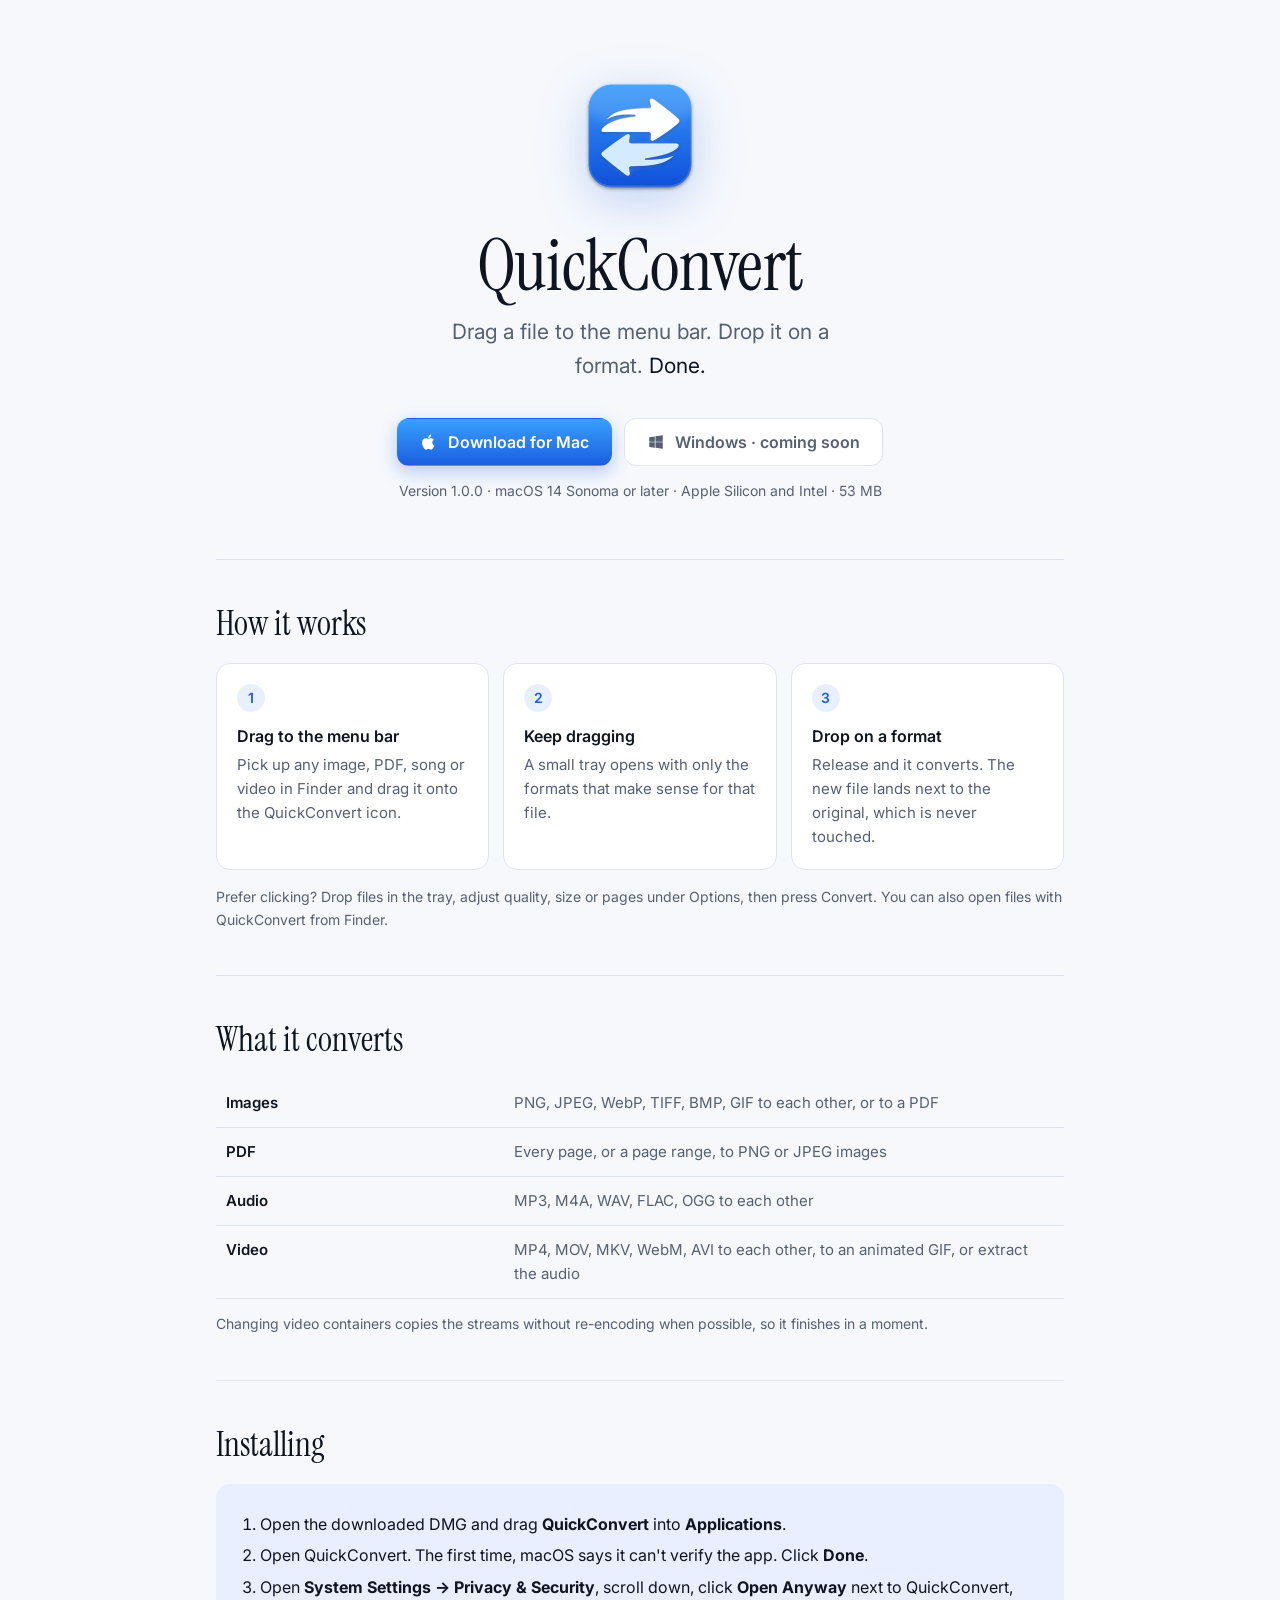
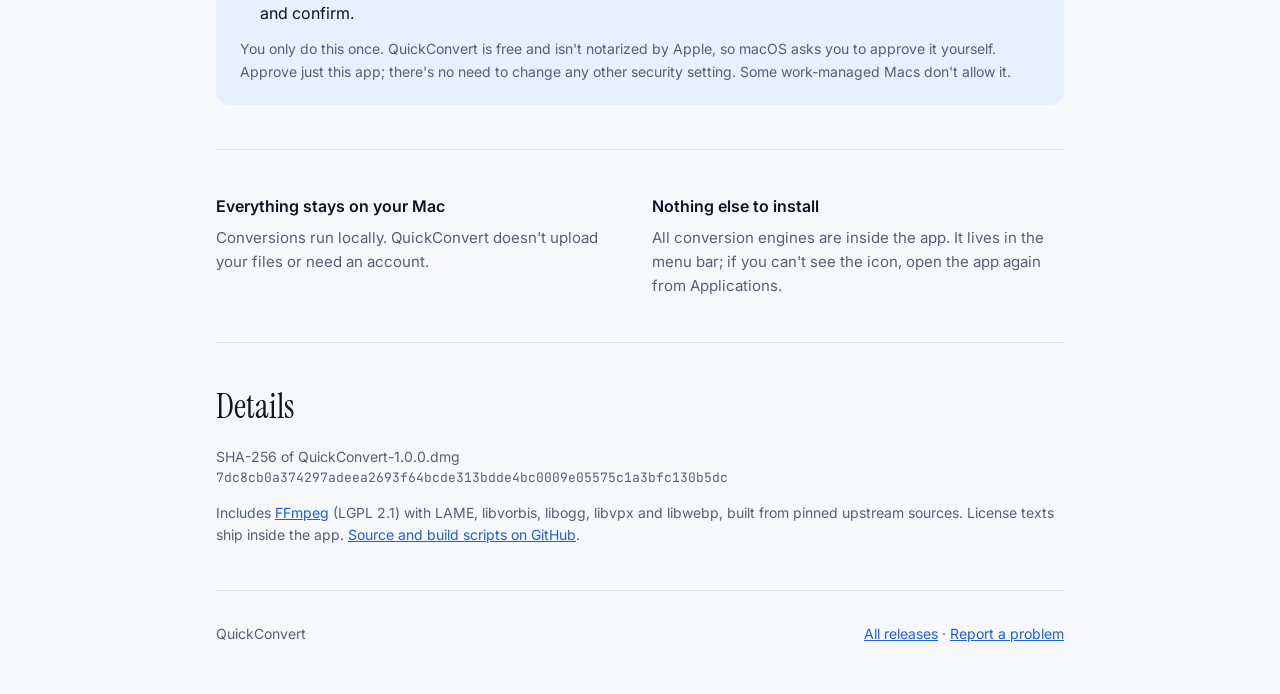
==== quickconvert/index.html @ 92ceedb3 "Add QuickConvert download page Co-Authored-By: Claude Opus 5.5 <noreply@anthropic.com>" ====
<!DOCTYPE html>
<html lang="en">
<head>
<meta charset="UTF-8">
<meta name="viewport" content="width=device-width, initial-scale=1.0">
<title>QuickConvert</title>
<meta name="description" content="QuickConvert for Mac: drag a file onto the menu bar icon, drop it on a format, done. Images, PDFs, audio and video, converted locally.">
<link rel="icon" type="image/png" href="icon.png">
<link rel="apple-touch-icon" href="icon.png">
<meta property="og:title" content="QuickConvert">
<meta property="og:description" content="Drag a file to the menu bar. Drop it on a format. Done.">
<meta property="og:image" content="https://therealchriswilliams.github.io/quickconvert/icon.png">
<link rel="preconnect" href="https://fonts.googleapis.com">
<link rel="preconnect" href="https://fonts.gstatic.com" crossorigin>
<link href="https://fonts.googleapis.com/css2?family=Instrument+Serif:ital@0;1&family=Inter:wght@400;500;600&family=JetBrains+Mono:wght@400&display=swap" rel="stylesheet">
<style>
  :root {
    --bg: #f6f8fc;
    --surface: #ffffff;
    --fg: #0e1420;
    --dim: #566074;
    --line: #dfe5ef;
    --blue: #1a5fe0;
    --blue-hi: #3aa0ff;
    --on-blue: #ffffff;
    --tint: #e8f0ff;
    --radius: 14px;
  }
  @media (prefers-color-scheme: dark) {
    :root:not([data-theme="light"]) {
      --bg: #0a0c11;
      --surface: #12151d;
      --fg: #eceff5;
      --dim: #98a1b3;
      --line: #222836;
      --blue: #3d84ff;
      --blue-hi: #66b4ff;
      --tint: #142038;
    }
  }
  :root[data-theme="dark"] {
    --bg: #0a0c11; --surface: #12151d; --fg: #eceff5; --dim: #98a1b3;
    --line: #222836; --blue: #3d84ff; --blue-hi: #66b4ff; --tint: #142038;
  }
  * { box-sizing: border-box; margin: 0; padding: 0; }
  body {
    background: var(--bg);
    color: var(--fg);
    font: 400 16px/1.6 'Inter', system-ui, -apple-system, sans-serif;
    -webkit-font-smoothing: antialiased;
  }
  a { color: var(--blue); }
  .wrap { max-width: 880px; margin: 0 auto; padding: 0 16px; }

  header.hero { padding: 72px 0 56px; text-align: center; }
  .hero img { width: 128px; height: 128px; filter: drop-shadow(0 12px 24px rgba(26, 95, 224, .25)); }
  h1 {
    font: 400 clamp(44px, 9vw, 72px)/1.05 'Instrument Serif', Georgia, serif;
    letter-spacing: -.01em;
    margin: 20px 0 12px;
  }
  .tagline { font-size: clamp(18px, 3.4vw, 21px); color: var(--dim); max-width: 34ch; margin: 0 auto; }
  .tagline em { font-style: normal; color: var(--fg); }

  .downloads { display: flex; gap: 12px; justify-content: center; flex-wrap: wrap; margin: 36px 0 14px; }
  .btn {
    display: inline-flex; align-items: center; gap: 10px;
    padding: 14px 22px; border-radius: 12px;
    font: 600 16px/1 'Inter', sans-serif; text-decoration: none;
    border: 1px solid transparent;
  }
  .btn.primary { background: linear-gradient(180deg, var(--blue-hi), var(--blue)); color: var(--on-blue); box-shadow: 0 6px 18px rgba(26, 95, 224, .3); }
  .btn.primary:hover { filter: brightness(1.06); }
  .btn.primary:focus-visible, .btn:focus-visible { outline: 3px solid var(--blue-hi); outline-offset: 3px; }
  .btn.disabled { color: var(--dim); border-color: var(--line); background: var(--surface); cursor: default; }
  .btn svg { width: 18px; height: 18px; flex: none; }
  .meta { font-size: 14px; color: var(--dim); }

  section { padding: 44px 0; border-top: 1px solid var(--line); }
  h2 { font: 400 34px/1.15 'Instrument Serif', Georgia, serif; margin-bottom: 20px; }
  .steps { display: grid; grid-template-columns: repeat(3, 1fr); gap: 14px; counter-reset: step; }
  .step { background: var(--surface); border: 1px solid var(--line); border-radius: var(--radius); padding: 20px; }
  .step::before {
    counter-increment: step; content: counter(step);
    display: grid; place-items: center; width: 28px; height: 28px; border-radius: 50%;
    background: var(--tint); color: var(--blue); font-weight: 600; font-size: 14px; margin-bottom: 12px;
  }
  .step h3 { font-size: 16px; font-weight: 600; margin-bottom: 4px; }
  .step p { color: var(--dim); font-size: 15px; }

  table { width: 100%; border-collapse: collapse; font-size: 15px; }
  th, td { text-align: left; padding: 12px 10px; border-bottom: 1px solid var(--line); vertical-align: top; }
  th { font-weight: 600; width: 34%; }
  td { color: var(--dim); }

  .install { background: var(--tint); border-radius: var(--radius); padding: 22px 24px; }
  .install ol { padding-left: 20px; }
  .install li { margin: 6px 0; }
  .install p { color: var(--dim); font-size: 14px; margin-top: 12px; }
  .grid2 { display: grid; grid-template-columns: 1fr 1fr; gap: 24px; }
  .grid2 h3 { font-size: 16px; font-weight: 600; margin-bottom: 6px; }
  .grid2 p { color: var(--dim); font-size: 15px; }
  code, .hash { font: 400 13px/1.5 'JetBrains Mono', ui-monospace, monospace; }
  .hash { word-break: break-all; color: var(--dim); }

  footer { padding: 32px 0 48px; border-top: 1px solid var(--line); color: var(--dim); font-size: 14px; display: flex; justify-content: space-between; gap: 16px; flex-wrap: wrap; }

  @media (max-width: 720px) {
    .steps, .grid2 { grid-template-columns: 1fr; }
    header.hero { padding-top: 48px; }
    th { width: 40%; }
  }
</style>
</head>
<body>
<div class="wrap">
  <header class="hero">
    <img src="icon.png" alt="QuickConvert app icon">
    <h1>QuickConvert</h1>
    <p class="tagline">Drag a file to the menu bar. Drop it on a format. <em>Done.</em></p>
    <div class="downloads">
      <a class="btn primary" href="https://github.com/TheRealChrisWilliams/QuickConvert-macOS/releases/download/v1.0.0/QuickConvert-1.0.0.dmg">
        <svg viewBox="0 0 24 24" fill="currentColor" aria-hidden="true"><path d="M16.4 12.6c0-2.4 2-3.6 2.1-3.7-1.2-1.7-3-1.9-3.6-2-1.5-.2-3 .9-3.8.9-.8 0-2-.9-3.3-.9-1.7 0-3.3 1-4.2 2.5-1.8 3.1-.5 7.7 1.3 10.2.9 1.2 1.9 2.6 3.2 2.6 1.3-.1 1.8-.8 3.3-.8 1.6 0 2 .8 3.3.8 1.4 0 2.3-1.3 3.1-2.5 1-1.4 1.4-2.8 1.4-2.9 0 0-2.8-1.1-2.8-4.2zM13.9 5.2c.7-.9 1.2-2 1-3.2-1 0-2.2.7-3 1.6-.6.7-1.2 1.9-1 3.1 1.1.1 2.3-.6 3-1.5z"/></svg>
        Download for Mac
      </a>
      <span class="btn disabled" aria-disabled="true">
        <svg viewBox="0 0 24 24" fill="currentColor" aria-hidden="true"><path d="M3 5.5 10.4 4.5v7H3zM11.3 4.4 21 3v8.5h-9.7zM3 12.4h7.4v7.1L3 18.5zM11.3 12.4H21V21l-9.7-1.4z"/></svg>
        Windows · coming soon
      </span>
    </div>
    <p class="meta">Version 1.0.0 · macOS 14 Sonoma or later · Apple Silicon and Intel · 53 MB</p>
  </header>

  <section>
    <h2>How it works</h2>
    <div class="steps">
      <div class="step"><h3>Drag to the menu bar</h3><p>Pick up any image, PDF, song or video in Finder and drag it onto the QuickConvert icon.</p></div>
      <div class="step"><h3>Keep dragging</h3><p>A small tray opens with only the formats that make sense for that file.</p></div>
      <div class="step"><h3>Drop on a format</h3><p>Release and it converts. The new file lands next to the original, which is never touched.</p></div>
    </div>
    <p class="meta" style="margin-top:16px">Prefer clicking? Drop files in the tray, adjust quality, size or pages under Options, then press Convert. You can also open files with QuickConvert from Finder.</p>
  </section>

  <section>
    <h2>What it converts</h2>
    <table>
      <tr><th>Images</th><td>PNG, JPEG, WebP, TIFF, BMP, GIF to each other, or to a PDF</td></tr>
      <tr><th>PDF</th><td>Every page, or a page range, to PNG or JPEG images</td></tr>
      <tr><th>Audio</th><td>MP3, M4A, WAV, FLAC, OGG to each other</td></tr>
      <tr><th>Video</th><td>MP4, MOV, MKV, WebM, AVI to each other, to an animated GIF, or extract the audio</td></tr>
    </table>
    <p class="meta" style="margin-top:14px">Changing video containers copies the streams without re-encoding when possible, so it finishes in a moment.</p>
  </section>

  <section>
    <h2>Installing</h2>
    <div class="install">
      <ol>
        <li>Open the downloaded DMG and drag <strong>QuickConvert</strong> into <strong>Applications</strong>.</li>
        <li>Open QuickConvert. The first time, macOS says it can't verify the app. Click <strong>Done</strong>.</li>
        <li>Open <strong>System Settings → Privacy &amp; Security</strong>, scroll down, click <strong>Open Anyway</strong> next to QuickConvert, and confirm.</li>
      </ol>
      <p>You only do this once. QuickConvert is free and isn't notarized by Apple, so macOS asks you to approve it yourself. Approve just this app; there's no need to change any other security setting. Some work-managed Macs don't allow it.</p>
    </div>
  </section>

  <section>
    <div class="grid2">
      <div><h3>Everything stays on your Mac</h3><p>Conversions run locally. QuickConvert doesn't upload your files or need an account.</p></div>
      <div><h3>Nothing else to install</h3><p>All conversion engines are inside the app. It lives in the menu bar; if you can't see the icon, open the app again from Applications.</p></div>
    </div>
  </section>

  <section>
    <h2>Details</h2>
    <p class="meta">SHA-256 of QuickConvert-1.0.0.dmg</p>
    <p class="hash">7dc8cb0a374297adeea2693f64bcde313bdde4bc0009e05575c1a3bfc130b5dc</p>
    <p class="meta" style="margin-top:14px">Includes <a href="https://ffmpeg.org">FFmpeg</a> (LGPL 2.1) with LAME, libvorbis, libogg, libvpx and libwebp, built from pinned upstream sources. License texts ship inside the app. <a href="https://github.com/TheRealChrisWilliams/QuickConvert-macOS">Source and build scripts on GitHub</a>.</p>
  </section>

  <footer>
    <span>QuickConvert</span>
    <span><a href="https://github.com/TheRealChrisWilliams/QuickConvert-macOS/releases">All releases</a> · <a href="https://github.com/TheRealChrisWilliams/QuickConvert-macOS/issues">Report a problem</a></span>
  </footer>
</div>
</body>
</html>
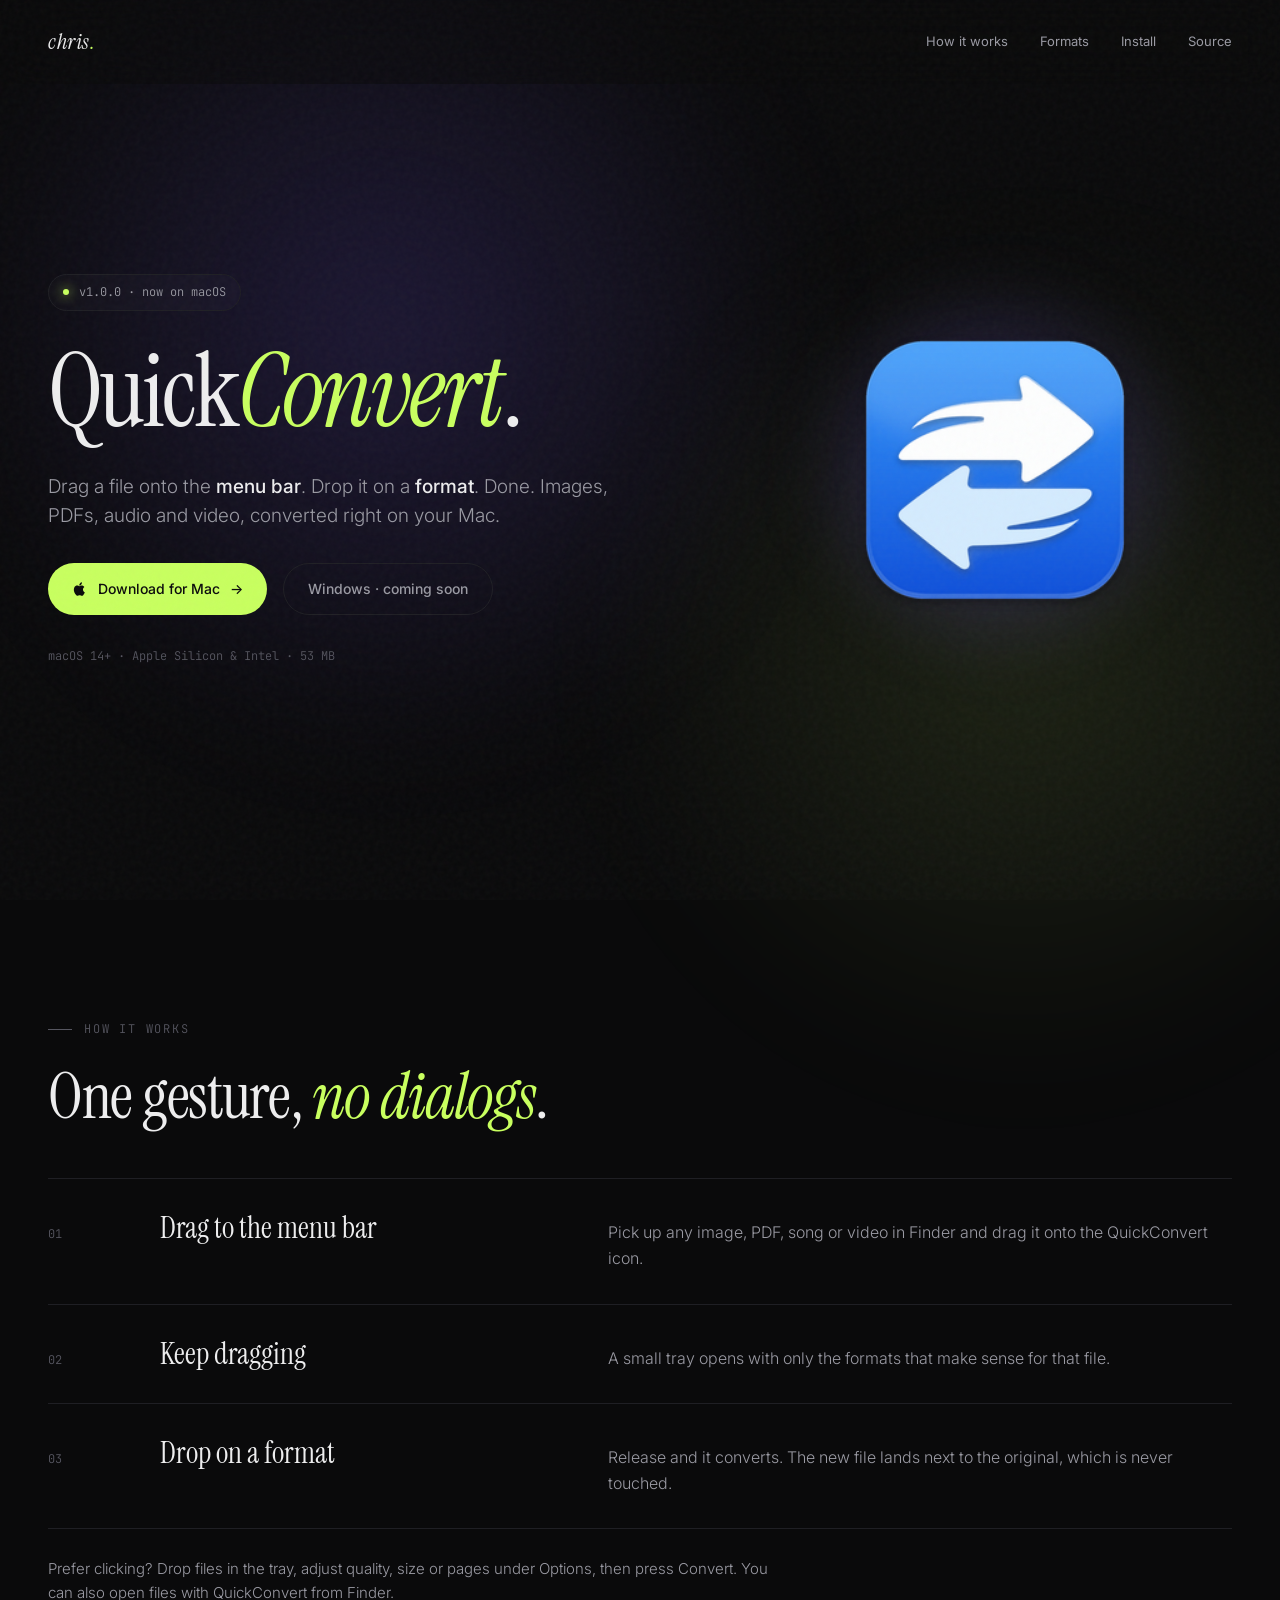
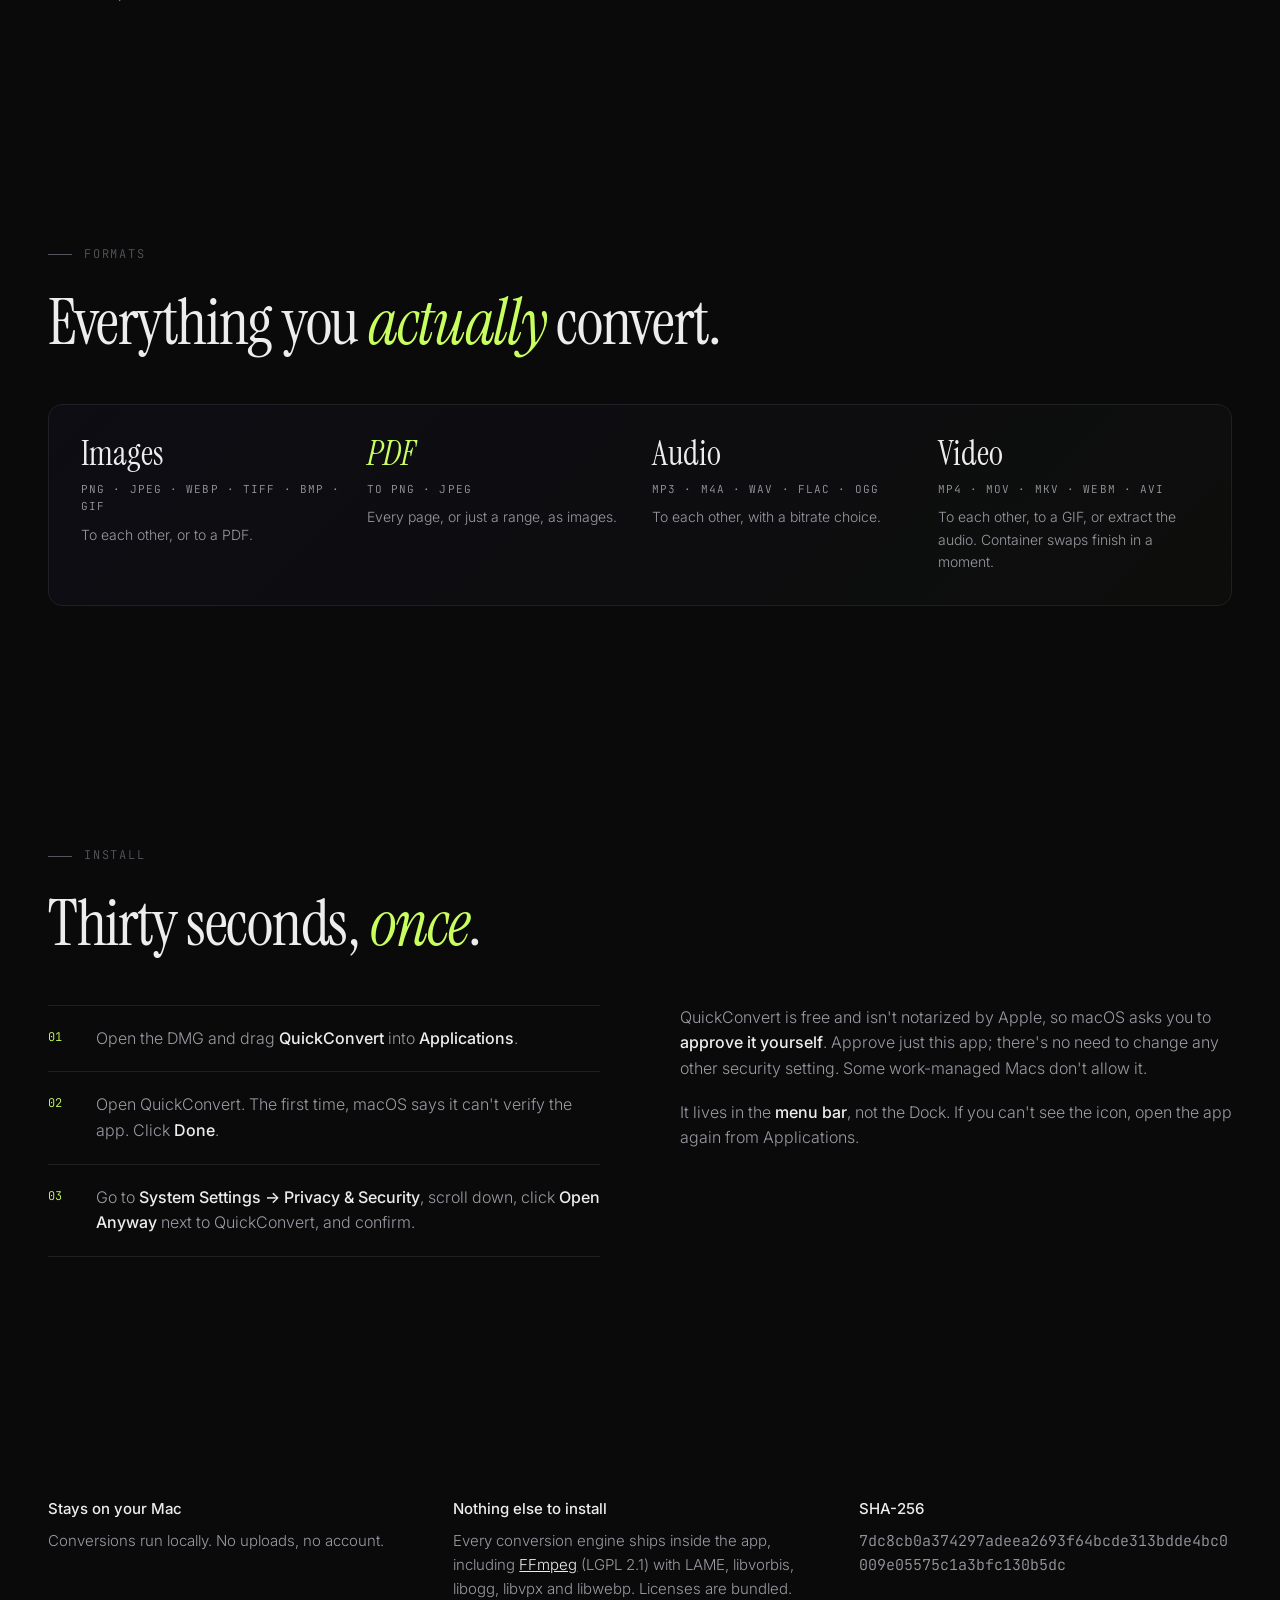
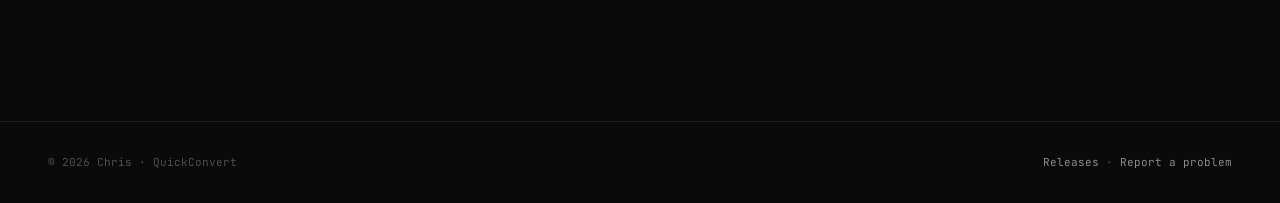
==== commit e0ee2f00: "QuickConvert page: match the site's design Co-Authored-By: Claude Opus 5.5 <noreply@anthropic.com>" ====
--- a/quickconvert/index.html
+++ b/quickconvert/index.html
@@ -1,187 +1,499 @@
 <!DOCTYPE html>
 <html lang="en">
 <head>
-<meta charset="UTF-8">
-<meta name="viewport" content="width=device-width, initial-scale=1.0">
+<meta charset="UTF-8" />
+<meta name="viewport" content="width=device-width, initial-scale=1.0" />
 <title>QuickConvert</title>
-<meta name="description" content="QuickConvert for Mac: drag a file onto the menu bar icon, drop it on a format, done. Images, PDFs, audio and video, converted locally.">
-<link rel="icon" type="image/png" href="icon.png">
-<link rel="apple-touch-icon" href="icon.png">
-<meta property="og:title" content="QuickConvert">
-<meta property="og:description" content="Drag a file to the menu bar. Drop it on a format. Done.">
-<meta property="og:image" content="https://therealchriswilliams.github.io/quickconvert/icon.png">
+<meta name="description" content="QuickConvert for Mac: drag a file onto the menu bar icon, drop it on a format, done. Images, PDFs, audio and video, converted locally." />
+<link rel="icon" type="image/png" href="icon.png" />
+<link rel="apple-touch-icon" href="icon.png" />
+<meta property="og:title" content="QuickConvert" />
+<meta property="og:description" content="Drag a file to the menu bar. Drop it on a format. Done." />
+<meta property="og:image" content="https://therealchriswilliams.github.io/quickconvert/icon.png" />
 <link rel="preconnect" href="https://fonts.googleapis.com">
 <link rel="preconnect" href="https://fonts.gstatic.com" crossorigin>
-<link href="https://fonts.googleapis.com/css2?family=Instrument+Serif:ital@0;1&family=Inter:wght@400;500;600&family=JetBrains+Mono:wght@400&display=swap" rel="stylesheet">
+<link href="https://fonts.googleapis.com/css2?family=Instrument+Serif:ital@0;1&family=Inter:wght@300;400;500;600;700&family=JetBrains+Mono:wght@400;500&display=swap" rel="stylesheet">
 <style>
   :root {
-    --bg: #f6f8fc;
-    --surface: #ffffff;
-    --fg: #0e1420;
-    --dim: #566074;
-    --line: #dfe5ef;
-    --blue: #1a5fe0;
-    --blue-hi: #3aa0ff;
-    --on-blue: #ffffff;
-    --tint: #e8f0ff;
+    --bg: #0a0a0b;
+    --bg-soft: #111114;
+    --fg: #ededee;
+    --fg-dim: #9a9aa3;
+    --fg-dimmer: #565660;
+    --line: #1f1f24;
+    --accent: #c8ff5f;
+    --accent-2: #7c5cff;
+    --warm: #ff9b6a;
     --radius: 14px;
   }
-  @media (prefers-color-scheme: dark) {
-    :root:not([data-theme="light"]) {
-      --bg: #0a0c11;
-      --surface: #12151d;
-      --fg: #eceff5;
-      --dim: #98a1b3;
-      --line: #222836;
-      --blue: #3d84ff;
-      --blue-hi: #66b4ff;
-      --tint: #142038;
-    }
-  }
-  :root[data-theme="dark"] {
-    --bg: #0a0c11; --surface: #12151d; --fg: #eceff5; --dim: #98a1b3;
-    --line: #222836; --blue: #3d84ff; --blue-hi: #66b4ff; --tint: #142038;
-  }
   * { box-sizing: border-box; margin: 0; padding: 0; }
+  html { scroll-behavior: smooth; }
   body {
     background: var(--bg);
     color: var(--fg);
-    font: 400 16px/1.6 'Inter', system-ui, -apple-system, sans-serif;
+    font-family: 'Inter', system-ui, sans-serif;
+    font-weight: 300;
+    line-height: 1.6;
+    overflow-x: hidden;
     -webkit-font-smoothing: antialiased;
   }
-  a { color: var(--blue); }
-  .wrap { max-width: 880px; margin: 0 auto; padding: 0 16px; }
-
-  header.hero { padding: 72px 0 56px; text-align: center; }
-  .hero img { width: 128px; height: 128px; filter: drop-shadow(0 12px 24px rgba(26, 95, 224, .25)); }
-  h1 {
-    font: 400 clamp(44px, 9vw, 72px)/1.05 'Instrument Serif', Georgia, serif;
-    letter-spacing: -.01em;
-    margin: 20px 0 12px;
-  }
-  .tagline { font-size: clamp(18px, 3.4vw, 21px); color: var(--dim); max-width: 34ch; margin: 0 auto; }
-  .tagline em { font-style: normal; color: var(--fg); }
-
-  .downloads { display: flex; gap: 12px; justify-content: center; flex-wrap: wrap; margin: 36px 0 14px; }
+  body::before {
+    content: '';
+    position: fixed; inset: 0;
+    pointer-events: none;
+    z-index: 100;
+    opacity: 0.035;
+    background-image: url("data:image/svg+xml,%3Csvg viewBox='0 0 200 200' xmlns='http://www.w3.org/2000/svg'%3E%3Cfilter id='n'%3E%3CfeTurbulence type='fractalNoise' baseFrequency='0.85' numOctaves='3' /%3E%3C/filter%3E%3Crect width='100%25' height='100%25' filter='url(%23n)'/%3E%3C/svg%3E");
+  }
+  .aurora {
+    position: fixed;
+    top: -20%; left: -10%;
+    width: 80vw; height: 80vw;
+    background: radial-gradient(circle at center, rgba(124,92,255,0.18), transparent 60%);
+    filter: blur(60px);
+    z-index: -1;
+    animation: drift 20s ease-in-out infinite alternate;
+    pointer-events: none;
+  }
+  .aurora.two {
+    top: auto; bottom: -30%; left: auto; right: -20%;
+    background: radial-gradient(circle at center, rgba(200,255,95,0.10), transparent 60%);
+    animation-delay: -8s;
+  }
+  @keyframes drift {
+    0% { transform: translate(0,0) scale(1); }
+    100% { transform: translate(8vw, 6vh) scale(1.15); }
+  }
+  .cursor {
+    position: fixed;
+    width: 8px; height: 8px;
+    border-radius: 50%;
+    background: var(--accent);
+    pointer-events: none;
+    z-index: 999;
+    transform: translate(-50%,-50%);
+    transition: width .25s ease, height .25s ease, opacity .25s ease;
+    mix-blend-mode: difference;
+    opacity: 0;
+  }
+  .cursor.active { opacity: 1; }
+  .cursor.hover { width: 36px; height: 36px; }
+  @media (hover: none) { .cursor { display: none; } }
+
+  nav {
+    position: fixed;
+    top: 0; left: 0; right: 0;
+    z-index: 50;
+    padding: 24px 48px;
+    display: flex;
+    justify-content: space-between;
+    align-items: center;
+    backdrop-filter: blur(20px);
+    -webkit-backdrop-filter: blur(20px);
+    background: rgba(10,10,11,0.5);
+    border-bottom: 1px solid transparent;
+    transition: border-color .3s ease;
+  }
+  nav.scrolled { border-color: var(--line); }
+  .logo {
+    font-family: 'Instrument Serif', serif;
+    font-size: 22px;
+    font-style: italic;
+    letter-spacing: 0.5px;
+    color: var(--fg);
+    text-decoration: none;
+  }
+  .logo span { color: var(--accent); }
+  .nav-links { display: flex; gap: 32px; list-style: none; font-size: 13px; font-weight: 400; }
+  .nav-links a { color: var(--fg-dim); text-decoration: none; transition: color .25s ease; position: relative; }
+  .nav-links a::before {
+    content: '';
+    position: absolute;
+    left: -14px; top: 50%;
+    width: 4px; height: 4px;
+    border-radius: 50%;
+    background: var(--accent);
+    transform: translateY(-50%) scale(0);
+    transition: transform .25s ease;
+  }
+  .nav-links a:hover { color: var(--fg); }
+  .nav-links a:hover::before { transform: translateY(-50%) scale(1); }
+
+  .hero {
+    min-height: 100vh;
+    display: flex;
+    align-items: center;
+    padding: 120px 48px 80px;
+  }
+  .hero-grid {
+    max-width: 1200px;
+    margin: 0 auto;
+    width: 100%;
+    display: grid;
+    grid-template-columns: 1.4fr 1fr;
+    gap: 48px;
+    align-items: center;
+  }
+  .hero-copy { display: grid; gap: 32px; }
+  .availability {
+    display: inline-flex;
+    align-items: center;
+    gap: 10px;
+    font-family: 'JetBrains Mono', monospace;
+    font-size: 12px;
+    color: var(--fg-dim);
+    padding: 8px 14px;
+    border: 1px solid var(--line);
+    border-radius: 99px;
+    background: rgba(255,255,255,0.02);
+    width: fit-content;
+    opacity: 0;
+    animation: fadeUp .8s .1s forwards;
+  }
+  .dot {
+    width: 6px; height: 6px;
+    background: var(--accent);
+    border-radius: 50%;
+    box-shadow: 0 0 12px var(--accent);
+    animation: pulse 2s ease-in-out infinite;
+  }
+  @keyframes pulse { 0%,100% { opacity: 1; } 50% { opacity: 0.4; } }
+  h1.title {
+    font-family: 'Instrument Serif', serif;
+    font-weight: 400;
+    font-size: clamp(48px, 8vw, 116px);
+    line-height: 0.95;
+    letter-spacing: -0.03em;
+    opacity: 0;
+    animation: fadeUp 1s .3s forwards;
+  }
+  h1.title em { font-style: italic; color: var(--accent); }
+  .subtitle {
+    max-width: 560px;
+    font-size: clamp(16px, 1.5vw, 19px);
+    color: var(--fg-dim);
+    line-height: 1.55;
+    opacity: 0;
+    animation: fadeUp 1s .6s forwards;
+  }
+  .subtitle strong { color: var(--fg); font-weight: 500; }
+  .cta-row { display: flex; gap: 16px; flex-wrap: wrap; opacity: 0; animation: fadeUp 1s .9s forwards; }
+  .meta { font-family: 'JetBrains Mono', monospace; font-size: 12px; color: var(--fg-dimmer); opacity: 0; animation: fadeUp 1s 1s forwards; }
   .btn {
-    display: inline-flex; align-items: center; gap: 10px;
-    padding: 14px 22px; border-radius: 12px;
-    font: 600 16px/1 'Inter', sans-serif; text-decoration: none;
-    border: 1px solid transparent;
-  }
-  .btn.primary { background: linear-gradient(180deg, var(--blue-hi), var(--blue)); color: var(--on-blue); box-shadow: 0 6px 18px rgba(26, 95, 224, .3); }
-  .btn.primary:hover { filter: brightness(1.06); }
-  .btn.primary:focus-visible, .btn:focus-visible { outline: 3px solid var(--blue-hi); outline-offset: 3px; }
-  .btn.disabled { color: var(--dim); border-color: var(--line); background: var(--surface); cursor: default; }
-  .btn svg { width: 18px; height: 18px; flex: none; }
-  .meta { font-size: 14px; color: var(--dim); }
-
-  section { padding: 44px 0; border-top: 1px solid var(--line); }
-  h2 { font: 400 34px/1.15 'Instrument Serif', Georgia, serif; margin-bottom: 20px; }
-  .steps { display: grid; grid-template-columns: repeat(3, 1fr); gap: 14px; counter-reset: step; }
-  .step { background: var(--surface); border: 1px solid var(--line); border-radius: var(--radius); padding: 20px; }
-  .step::before {
-    counter-increment: step; content: counter(step);
-    display: grid; place-items: center; width: 28px; height: 28px; border-radius: 50%;
-    background: var(--tint); color: var(--blue); font-weight: 600; font-size: 14px; margin-bottom: 12px;
-  }
-  .step h3 { font-size: 16px; font-weight: 600; margin-bottom: 4px; }
-  .step p { color: var(--dim); font-size: 15px; }
-
-  table { width: 100%; border-collapse: collapse; font-size: 15px; }
-  th, td { text-align: left; padding: 12px 10px; border-bottom: 1px solid var(--line); vertical-align: top; }
-  th { font-weight: 600; width: 34%; }
-  td { color: var(--dim); }
-
-  .install { background: var(--tint); border-radius: var(--radius); padding: 22px 24px; }
-  .install ol { padding-left: 20px; }
-  .install li { margin: 6px 0; }
-  .install p { color: var(--dim); font-size: 14px; margin-top: 12px; }
-  .grid2 { display: grid; grid-template-columns: 1fr 1fr; gap: 24px; }
-  .grid2 h3 { font-size: 16px; font-weight: 600; margin-bottom: 6px; }
-  .grid2 p { color: var(--dim); font-size: 15px; }
-  code, .hash { font: 400 13px/1.5 'JetBrains Mono', ui-monospace, monospace; }
-  .hash { word-break: break-all; color: var(--dim); }
-
-  footer { padding: 32px 0 48px; border-top: 1px solid var(--line); color: var(--dim); font-size: 14px; display: flex; justify-content: space-between; gap: 16px; flex-wrap: wrap; }
-
+    display: inline-flex;
+    align-items: center;
+    gap: 10px;
+    padding: 14px 24px;
+    border-radius: 99px;
+    font-size: 14px;
+    font-weight: 500;
+    text-decoration: none;
+    transition: all .3s ease;
+    border: none;
+    font-family: inherit;
+  }
+  .btn svg { width: 16px; height: 16px; flex: none; }
+  .btn-primary { background: var(--accent); color: #0a0a0b; }
+  .btn-primary:hover { transform: translateY(-2px); box-shadow: 0 12px 32px rgba(200,255,95,0.25); }
+  .btn-ghost { background: transparent; color: var(--fg-dim); border: 1px solid var(--line); cursor: default; }
+  .btn:focus-visible { outline: 2px solid var(--accent); outline-offset: 3px; }
+  .arrow { transition: transform .3s ease; }
+  .btn:hover .arrow { transform: translateX(4px); }
+
+  .app-icon {
+    justify-self: center;
+    width: min(320px, 70vw);
+    aspect-ratio: 1;
+    border-radius: 22%;
+    position: relative;
+    opacity: 0;
+    animation: fadeUp 1.2s .5s forwards;
+  }
+  .app-icon::before {
+    content: '';
+    position: absolute; inset: -18%;
+    background: radial-gradient(circle, rgba(124,92,255,0.35), transparent 65%);
+    filter: blur(30px);
+    z-index: -1;
+  }
+  .app-icon img { width: 100%; height: 100%; display: block; }
+
+  @keyframes fadeUp {
+    from { opacity: 0; transform: translateY(20px); }
+    to   { opacity: 1; transform: translateY(0); }
+  }
+
+  section { padding: 120px 48px; position: relative; }
+  .container { max-width: 1200px; margin: 0 auto; }
+  .label {
+    font-family: 'JetBrains Mono', monospace;
+    font-size: 12px;
+    color: var(--fg-dimmer);
+    letter-spacing: 0.15em;
+    text-transform: uppercase;
+    margin-bottom: 24px;
+    display: flex;
+    align-items: center;
+    gap: 12px;
+  }
+  .label::before { content: ''; width: 24px; height: 1px; background: var(--fg-dimmer); }
+  h2 {
+    font-family: 'Instrument Serif', serif;
+    font-weight: 400;
+    font-size: clamp(36px, 5vw, 64px);
+    line-height: 1.05;
+    letter-spacing: -0.02em;
+    margin-bottom: 48px;
+    max-width: 900px;
+  }
+  h2 em { font-style: italic; color: var(--accent); }
+
+  .rows { border-top: 1px solid var(--line); }
+  .row {
+    border-bottom: 1px solid var(--line);
+    padding: 32px 0;
+    display: grid;
+    grid-template-columns: 80px 1fr 1.5fr;
+    gap: 32px;
+    align-items: baseline;
+  }
+  .row .num { font-family: 'JetBrains Mono', monospace; font-size: 12px; color: var(--fg-dimmer); }
+  .row h3 { font-family: 'Instrument Serif', serif; font-weight: 400; font-size: 30px; line-height: 1.1; }
+  .row p { color: var(--fg-dim); font-size: 16px; }
+  .note { color: var(--fg-dim); font-size: 15px; margin-top: 28px; max-width: 720px; }
+
+  .formats {
+    display: grid;
+    grid-template-columns: repeat(4, 1fr);
+    gap: 24px;
+    padding: 32px;
+    border: 1px solid var(--line);
+    border-radius: var(--radius);
+    background: linear-gradient(135deg, rgba(124,92,255,0.04), rgba(200,255,95,0.02));
+  }
+  .formats .kind { font-family: 'Instrument Serif', serif; font-size: 34px; line-height: 1; }
+  .formats .kind em { color: var(--accent); font-style: italic; }
+  .formats .lbl {
+    font-family: 'JetBrains Mono', monospace;
+    font-size: 11px;
+    color: var(--fg-dim);
+    margin: 10px 0 8px;
+    letter-spacing: 0.1em;
+    text-transform: uppercase;
+  }
+  .formats p { color: var(--fg-dim); font-size: 14px; }
+
+  .install {
+    display: grid;
+    grid-template-columns: 1fr 1fr;
+    gap: 80px;
+    align-items: start;
+  }
+  .install ol { list-style: none; counter-reset: s; border-top: 1px solid var(--line); }
+  .install li {
+    counter-increment: s;
+    border-bottom: 1px solid var(--line);
+    padding: 20px 0 20px 48px;
+    position: relative;
+    color: var(--fg-dim);
+  }
+  .install li::before {
+    content: '0' counter(s);
+    position: absolute; left: 0; top: 22px;
+    font-family: 'JetBrains Mono', monospace;
+    font-size: 12px;
+    color: var(--accent);
+  }
+  .install li strong { color: var(--fg); font-weight: 500; }
+  .install .why p { color: var(--fg-dim); font-size: 16px; margin-bottom: 18px; }
+  .install .why strong { color: var(--fg); font-weight: 500; }
+
+  .facts { display: grid; grid-template-columns: repeat(3, 1fr); gap: 32px; }
+  .facts h3 { font-size: 15px; font-weight: 500; margin-bottom: 8px; }
+  .facts p { color: var(--fg-dim); font-size: 15px; }
+  .facts a { color: var(--fg); }
+  .hash { font-family: 'JetBrains Mono', monospace; font-size: 12px; word-break: break-all; color: var(--fg-dim); }
+
+  footer {
+    padding: 32px 48px;
+    border-top: 1px solid var(--line);
+    display: flex;
+    justify-content: space-between;
+    align-items: center;
+    font-family: 'JetBrains Mono', monospace;
+    font-size: 11px;
+    color: var(--fg-dimmer);
+  }
+  footer a { color: var(--fg-dim); text-decoration: none; }
+  footer a:hover { color: var(--fg); }
+
+  .reveal { opacity: 0; transform: translateY(40px); transition: opacity 1s ease, transform 1s ease; }
+  .reveal.visible { opacity: 1; transform: translateY(0); }
+
+  @media (max-width: 900px) {
+    .hero-grid { grid-template-columns: 1fr; }
+    .app-icon { order: -1; width: 160px; justify-self: start; }
+    .install { grid-template-columns: 1fr; gap: 40px; }
+    .formats { grid-template-columns: repeat(2, 1fr); }
+    .facts { grid-template-columns: 1fr; }
+    .row { grid-template-columns: 48px 1fr; }
+    .row p { grid-column: 2; }
+  }
   @media (max-width: 720px) {
-    .steps, .grid2 { grid-template-columns: 1fr; }
-    header.hero { padding-top: 48px; }
-    th { width: 40%; }
+    nav { padding: 18px 24px; }
+    .nav-links { gap: 18px; font-size: 12px; }
+    .nav-links .hide-sm { display: none; }
+    .hero { padding: 104px 24px 64px; min-height: auto; }
+    section { padding: 80px 24px; }
+    .formats { grid-template-columns: 1fr; padding: 24px; }
+    footer { flex-direction: column; gap: 12px; padding: 24px; }
+  }
+  @media (prefers-reduced-motion: reduce) {
+    *, *::before { animation: none !important; transition: none !important; }
+    .availability, h1.title, .subtitle, .cta-row, .meta, .app-icon, .reveal { opacity: 1; transform: none; }
   }
 </style>
 </head>
 <body>
-<div class="wrap">
-  <header class="hero">
-    <img src="icon.png" alt="QuickConvert app icon">
-    <h1>QuickConvert</h1>
-    <p class="tagline">Drag a file to the menu bar. Drop it on a format. <em>Done.</em></p>
-    <div class="downloads">
-      <a class="btn primary" href="https://github.com/TheRealChrisWilliams/QuickConvert-macOS/releases/download/v1.0.0/QuickConvert-1.0.0.dmg">
-        <svg viewBox="0 0 24 24" fill="currentColor" aria-hidden="true"><path d="M16.4 12.6c0-2.4 2-3.6 2.1-3.7-1.2-1.7-3-1.9-3.6-2-1.5-.2-3 .9-3.8.9-.8 0-2-.9-3.3-.9-1.7 0-3.3 1-4.2 2.5-1.8 3.1-.5 7.7 1.3 10.2.9 1.2 1.9 2.6 3.2 2.6 1.3-.1 1.8-.8 3.3-.8 1.6 0 2 .8 3.3.8 1.4 0 2.3-1.3 3.1-2.5 1-1.4 1.4-2.8 1.4-2.9 0 0-2.8-1.1-2.8-4.2zM13.9 5.2c.7-.9 1.2-2 1-3.2-1 0-2.2.7-3 1.6-.6.7-1.2 1.9-1 3.1 1.1.1 2.3-.6 3-1.5z"/></svg>
-        Download for Mac
-      </a>
-      <span class="btn disabled" aria-disabled="true">
-        <svg viewBox="0 0 24 24" fill="currentColor" aria-hidden="true"><path d="M3 5.5 10.4 4.5v7H3zM11.3 4.4 21 3v8.5h-9.7zM3 12.4h7.4v7.1L3 18.5zM11.3 12.4H21V21l-9.7-1.4z"/></svg>
-        Windows · coming soon
-      </span>
+
+<div class="aurora"></div>
+<div class="aurora two"></div>
+<div class="cursor" id="cursor"></div>
+
+<nav id="nav">
+  <a class="logo" href="../" data-hover>chris<span>.</span></a>
+  <ul class="nav-links">
+    <li class="hide-sm"><a href="#how" data-hover>How it works</a></li>
+    <li><a href="#formats" data-hover>Formats</a></li>
+    <li><a href="#install" data-hover>Install</a></li>
+    <li><a href="https://github.com/TheRealChrisWilliams/QuickConvert-macOS" data-hover>Source</a></li>
+  </ul>
+</nav>
+
+<section class="hero">
+  <div class="hero-grid">
+    <div class="hero-copy">
+      <div class="availability">
+        <div class="dot"></div>
+        <span>v1.0.0 · now on macOS</span>
+      </div>
+      <h1 class="title">Quick<em>Convert</em>.</h1>
+      <p class="subtitle">
+        Drag a file onto the <strong>menu bar</strong>. Drop it on a <strong>format</strong>. Done.
+        Images, PDFs, audio and video, converted right on your Mac.
+      </p>
+      <div class="cta-row">
+        <a href="https://github.com/TheRealChrisWilliams/QuickConvert-macOS/releases/download/v1.0.0/QuickConvert-1.0.0.dmg" class="btn btn-primary" data-hover>
+          <svg viewBox="0 0 24 24" fill="currentColor" aria-hidden="true"><path d="M16.4 12.6c0-2.4 2-3.6 2.1-3.7-1.2-1.7-3-1.9-3.6-2-1.5-.2-3 .9-3.8.9-.8 0-2-.9-3.3-.9-1.7 0-3.3 1-4.2 2.5-1.8 3.1-.5 7.7 1.3 10.2.9 1.2 1.9 2.6 3.2 2.6 1.3-.1 1.8-.8 3.3-.8 1.6 0 2 .8 3.3.8 1.4 0 2.3-1.3 3.1-2.5 1-1.4 1.4-2.8 1.4-2.9 0 0-2.8-1.1-2.8-4.2zM13.9 5.2c.7-.9 1.2-2 1-3.2-1 0-2.2.7-3 1.6-.6.7-1.2 1.9-1 3.1 1.1.1 2.3-.6 3-1.5z"/></svg>
+          Download for Mac <span class="arrow">→</span>
+        </a>
+        <span class="btn btn-ghost" aria-disabled="true">Windows · coming soon</span>
+      </div>
+      <p class="meta">macOS 14+ · Apple Silicon &amp; Intel · 53 MB</p>
     </div>
-    <p class="meta">Version 1.0.0 · macOS 14 Sonoma or later · Apple Silicon and Intel · 53 MB</p>
-  </header>
-
-  <section>
-    <h2>How it works</h2>
-    <div class="steps">
-      <div class="step"><h3>Drag to the menu bar</h3><p>Pick up any image, PDF, song or video in Finder and drag it onto the QuickConvert icon.</p></div>
-      <div class="step"><h3>Keep dragging</h3><p>A small tray opens with only the formats that make sense for that file.</p></div>
-      <div class="step"><h3>Drop on a format</h3><p>Release and it converts. The new file lands next to the original, which is never touched.</p></div>
+    <div class="app-icon"><img src="icon.png" alt="QuickConvert app icon: two arrows on a blue tile"></div>
+  </div>
+</section>
+
+<section id="how">
+  <div class="container reveal">
+    <div class="label">How it works</div>
+    <h2>One gesture, <em>no dialogs</em>.</h2>
+    <div class="rows">
+      <div class="row"><span class="num">01</span><h3>Drag to the menu bar</h3><p>Pick up any image, PDF, song or video in Finder and drag it onto the QuickConvert icon.</p></div>
+      <div class="row"><span class="num">02</span><h3>Keep dragging</h3><p>A small tray opens with only the formats that make sense for that file.</p></div>
+      <div class="row"><span class="num">03</span><h3>Drop on a format</h3><p>Release and it converts. The new file lands next to the original, which is never touched.</p></div>
     </div>
-    <p class="meta" style="margin-top:16px">Prefer clicking? Drop files in the tray, adjust quality, size or pages under Options, then press Convert. You can also open files with QuickConvert from Finder.</p>
-  </section>
-
-  <section>
-    <h2>What it converts</h2>
-    <table>
-      <tr><th>Images</th><td>PNG, JPEG, WebP, TIFF, BMP, GIF to each other, or to a PDF</td></tr>
-      <tr><th>PDF</th><td>Every page, or a page range, to PNG or JPEG images</td></tr>
-      <tr><th>Audio</th><td>MP3, M4A, WAV, FLAC, OGG to each other</td></tr>
-      <tr><th>Video</th><td>MP4, MOV, MKV, WebM, AVI to each other, to an animated GIF, or extract the audio</td></tr>
-    </table>
-    <p class="meta" style="margin-top:14px">Changing video containers copies the streams without re-encoding when possible, so it finishes in a moment.</p>
-  </section>
-
-  <section>
-    <h2>Installing</h2>
+    <p class="note">Prefer clicking? Drop files in the tray, adjust quality, size or pages under Options, then press Convert. You can also open files with QuickConvert from Finder.</p>
+  </div>
+</section>
+
+<section id="formats">
+  <div class="container reveal">
+    <div class="label">Formats</div>
+    <h2>Everything you <em>actually</em> convert.</h2>
+    <div class="formats">
+      <div><div class="kind">Images</div><div class="lbl">PNG · JPEG · WebP · TIFF · BMP · GIF</div><p>To each other, or to a PDF.</p></div>
+      <div><div class="kind"><em>PDF</em></div><div class="lbl">to PNG · JPEG</div><p>Every page, or just a range, as images.</p></div>
+      <div><div class="kind">Audio</div><div class="lbl">MP3 · M4A · WAV · FLAC · OGG</div><p>To each other, with a bitrate choice.</p></div>
+      <div><div class="kind">Video</div><div class="lbl">MP4 · MOV · MKV · WebM · AVI</div><p>To each other, to a GIF, or extract the audio. Container swaps finish in a moment.</p></div>
+    </div>
+  </div>
+</section>
+
+<section id="install">
+  <div class="container reveal">
+    <div class="label">Install</div>
+    <h2>Thirty seconds, <em>once</em>.</h2>
     <div class="install">
       <ol>
-        <li>Open the downloaded DMG and drag <strong>QuickConvert</strong> into <strong>Applications</strong>.</li>
+        <li>Open the DMG and drag <strong>QuickConvert</strong> into <strong>Applications</strong>.</li>
         <li>Open QuickConvert. The first time, macOS says it can't verify the app. Click <strong>Done</strong>.</li>
-        <li>Open <strong>System Settings → Privacy &amp; Security</strong>, scroll down, click <strong>Open Anyway</strong> next to QuickConvert, and confirm.</li>
+        <li>Go to <strong>System Settings → Privacy &amp; Security</strong>, scroll down, click <strong>Open Anyway</strong> next to QuickConvert, and confirm.</li>
       </ol>
-      <p>You only do this once. QuickConvert is free and isn't notarized by Apple, so macOS asks you to approve it yourself. Approve just this app; there's no need to change any other security setting. Some work-managed Macs don't allow it.</p>
+      <div class="why">
+        <p>QuickConvert is free and isn't notarized by Apple, so macOS asks you to <strong>approve it yourself</strong>. Approve just this app; there's no need to change any other security setting. Some work-managed Macs don't allow it.</p>
+        <p>It lives in the <strong>menu bar</strong>, not the Dock. If you can't see the icon, open the app again from Applications.</p>
+      </div>
     </div>
-  </section>
-
-  <section>
-    <div class="grid2">
-      <div><h3>Everything stays on your Mac</h3><p>Conversions run locally. QuickConvert doesn't upload your files or need an account.</p></div>
-      <div><h3>Nothing else to install</h3><p>All conversion engines are inside the app. It lives in the menu bar; if you can't see the icon, open the app again from Applications.</p></div>
+  </div>
+</section>
+
+<section>
+  <div class="container reveal">
+    <div class="facts">
+      <div><h3>Stays on your Mac</h3><p>Conversions run locally. No uploads, no account.</p></div>
+      <div><h3>Nothing else to install</h3><p>Every conversion engine ships inside the app, including <a href="https://ffmpeg.org">FFmpeg</a> (LGPL 2.1) with LAME, libvorbis, libogg, libvpx and libwebp. Licenses are bundled.</p></div>
+      <div><h3>SHA-256</h3><p class="hash">7dc8cb0a374297adeea2693f64bcde313bdde4bc0009e05575c1a3bfc130b5dc</p></div>
     </div>
-  </section>
-
-  <section>
-    <h2>Details</h2>
-    <p class="meta">SHA-256 of QuickConvert-1.0.0.dmg</p>
-    <p class="hash">7dc8cb0a374297adeea2693f64bcde313bdde4bc0009e05575c1a3bfc130b5dc</p>
-    <p class="meta" style="margin-top:14px">Includes <a href="https://ffmpeg.org">FFmpeg</a> (LGPL 2.1) with LAME, libvorbis, libogg, libvpx and libwebp, built from pinned upstream sources. License texts ship inside the app. <a href="https://github.com/TheRealChrisWilliams/QuickConvert-macOS">Source and build scripts on GitHub</a>.</p>
-  </section>
-
-  <footer>
-    <span>QuickConvert</span>
-    <span><a href="https://github.com/TheRealChrisWilliams/QuickConvert-macOS/releases">All releases</a> · <a href="https://github.com/TheRealChrisWilliams/QuickConvert-macOS/issues">Report a problem</a></span>
-  </footer>
-</div>
+  </div>
+</section>
+
+<footer>
+  <div>© <span id="year"></span> Chris · QuickConvert</div>
+  <div><a href="https://github.com/TheRealChrisWilliams/QuickConvert-macOS/releases" data-hover>Releases</a> · <a href="https://github.com/TheRealChrisWilliams/QuickConvert-macOS/issues" data-hover>Report a problem</a></div>
+</footer>
+
+<script>
+  const cursor = document.getElementById('cursor');
+  let mouseX = 0, mouseY = 0, curX = 0, curY = 0;
+  document.addEventListener('mousemove', e => {
+    mouseX = e.clientX; mouseY = e.clientY;
+    cursor.classList.add('active');
+  });
+  (function loop() {
+    curX += (mouseX - curX) * 0.18;
+    curY += (mouseY - curY) * 0.18;
+    cursor.style.left = curX + 'px';
+    cursor.style.top = curY + 'px';
+    requestAnimationFrame(loop);
+  })();
+  document.querySelectorAll('[data-hover]').forEach(el => {
+    el.addEventListener('mouseenter', () => cursor.classList.add('hover'));
+    el.addEventListener('mouseleave', () => cursor.classList.remove('hover'));
+  });
+
+  const nav = document.getElementById('nav');
+  window.addEventListener('scroll', () => nav.classList.toggle('scrolled', window.scrollY > 24));
+
+  const io = new IntersectionObserver(entries => {
+    entries.forEach(e => {
+      if (e.isIntersecting) { e.target.classList.add('visible'); io.unobserve(e.target); }
+    });
+  }, { threshold: 0.12, rootMargin: '0px 0px -80px 0px' });
+  document.querySelectorAll('.reveal').forEach(el => io.observe(el));
+
+  document.getElementById('year').textContent = new Date().getFullYear();
+
+  document.addEventListener('mousemove', e => {
+    const x = (e.clientX / window.innerWidth - 0.5) * 20;
+    const y = (e.clientY / window.innerHeight - 0.5) * 20;
+    document.querySelectorAll('.aurora').forEach((el, i) => {
+      const f = i === 0 ? 1 : -0.7;
+      el.style.transform = `translate(${x*f}px, ${y*f}px)`;
+    });
+  });
+</script>
+
 </body>
 </html>
